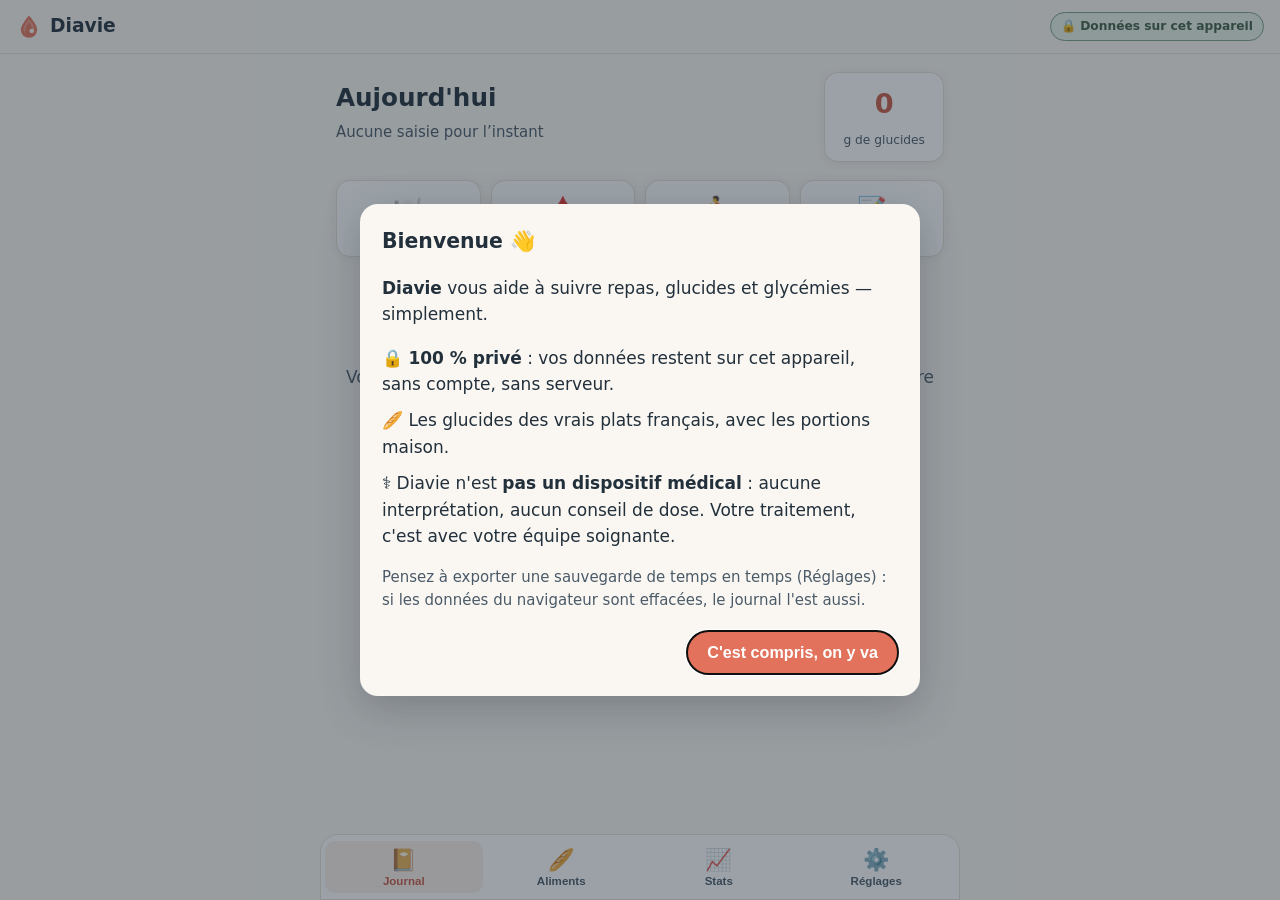
==== app/index.html @ a529ca99 "v0 fonctionnelle : site média + app locale « Diavie », zéro dépendance Site (site/) — générateur sta" ====
<!doctype html>
<html lang="fr">
<head>
  <meta charset="utf-8">
  <meta name="viewport" content="width=device-width, initial-scale=1, viewport-fit=cover">
  <title>Diavie — journal & glucides</title>
  <meta name="description" content="Journal privé et glucides des plats français. Vos données restent sur votre appareil.">
  <meta name="theme-color" content="#FAF7F2">
  <link rel="manifest" href="manifest.webmanifest">
  <link rel="icon" type="image/svg+xml" href="icons/icon.svg">
  <link rel="stylesheet" href="css/app.css">
</head>
<body>

<header class="topbar">
  <div class="brand"><img src="icons/icon.svg" alt="" width="26" height="26"><span>Diavie</span></div>
  <span class="badge-prive" title="Aucune donnée n'est envoyée sur un serveur">🔒 Données sur cet appareil</span>
</header>

<main id="main">

  <!-- ═══ Journal ═══ -->
  <section id="view-journal" class="view">
    <div class="jour-resume">
      <div>
        <h1 id="titre-jour">Aujourd'hui</h1>
        <p class="sous-info" id="resume-jour">Aucune saisie pour l'instant</p>
      </div>
      <div class="total-glucides"><span id="total-jour">0</span><small>g de glucides</small></div>
    </div>

    <div class="actions-rapides">
      <button class="btn-action" data-add="repas">🍽️<span>Repas</span></button>
      <button class="btn-action" data-add="glycemie">🩸<span>Glycémie</span></button>
      <button class="btn-action" data-add="activite">🏃<span>Activité</span></button>
      <button class="btn-action" data-add="note">📝<span>Note</span></button>
    </div>

    <div id="liste-entrees"></div>
    <button id="btn-voir-plus" class="btn-ghost hidden">Voir les 30 derniers jours</button>
    <p class="vide hidden" id="msg-vide">Votre journal est vide. Ajoutez votre premier repas ou votre première glycémie avec les boutons ci-dessus — ça prend 10 secondes, promis.</p>
  </section>

  <!-- ═══ Aliments ═══ -->
  <section id="view-aliments" class="view hidden">
    <h1>Les glucides, à la française</h1>
    <p class="sous-info">≈ 210 aliments et plats avec les portions maison. Valeurs moyennes : <strong>vérifiez l'étiquette</strong> quand vous l'avez.</p>
    <input type="search" id="recherche-aliments" placeholder="Chercher : baguette, raclette, couscous…" autocomplete="off">
    <div id="categories" class="chips"></div>
    <div id="resultats-aliments" class="liste-aliments"></div>
  </section>

  <!-- ═══ Stats ═══ -->
  <section id="view-stats" class="view hidden">
    <div class="entete-stats">
      <h1>Vos chiffres</h1>
      <div class="chips">
        <button class="chip actif" data-periode="7">7 jours</button>
        <button class="chip" data-periode="30">30 jours</button>
      </div>
    </div>
    <p class="sous-info">Statistiques purement descriptives de vos saisies — l'interprétation, c'est avec votre équipe soignante.</p>
    <div id="cartes-stats" class="cartes-stats"></div>
    <h2>Glucides par jour</h2>
    <canvas id="graph-glucides" height="180"></canvas>
    <h2>Glycémies saisies</h2>
    <canvas id="graph-glycemies" height="180"></canvas>
    <button id="btn-imprimer" class="btn-ghost">🖨️ Imprimer / exporter en PDF pour la consultation</button>
  </section>

  <!-- ═══ Réglages ═══ -->
  <section id="view-reglages" class="view hidden">
    <h1>Réglages</h1>

    <div class="bloc">
      <h2>Unité de glycémie</h2>
      <select id="select-unite">
        <option value="gL">g/L (France)</option>
        <option value="mgdl">mg/dL</option>
        <option value="mmol">mmol/L (Belgique, Suisse, Canada)</option>
      </select>
    </div>

    <div class="bloc">
      <h2>Sauvegarde</h2>
      <p class="sous-info">Vos données n'existent que sur cet appareil : exportez une sauvegarde régulièrement (fichier JSON, réimportable ici).</p>
      <div class="rangee-boutons">
        <button id="btn-export" class="btn">⬇️ Exporter mes données</button>
        <label class="btn btn-ghost" for="input-import">⬆️ Importer une sauvegarde</label>
        <input type="file" id="input-import" accept="application/json" class="hidden">
      </div>
    </div>

    <div class="bloc">
      <h2>Tout effacer</h2>
      <p class="sous-info">Supprime définitivement toutes vos saisies de cet appareil.</p>
      <button id="btn-effacer" class="btn btn-danger">Effacer toutes mes données</button>
    </div>

    <div class="bloc apropos">
      <h2>À propos</h2>
      <p><strong>Diavie</strong> — journal & glucides du quotidien, <span id="version"></span>.</p>
      <p>Diavie n'est pas un dispositif médical : l'app enregistre et restitue vos saisies, elle n'interprète rien et ne donne aucun conseil de traitement. Elle ne remplace jamais votre équipe soignante. En cas de malaise ou d'urgence : <strong>15</strong> (France) ou <strong>112</strong>.</p>
      <p>Vos données restent sur cet appareil. Le scan de code-barres interroge la base collaborative Open Food Facts avec le seul numéro du code. <a href="/confidentialite/">Politique de confidentialité</a> · <a href="/">Le site et les guides</a></p>
    </div>
  </section>
</main>

<nav class="tabbar">
  <button class="tab actif" data-vue="journal">📔<span>Journal</span></button>
  <button class="tab" data-vue="aliments">🥖<span>Aliments</span></button>
  <button class="tab" data-vue="stats">📈<span>Stats</span></button>
  <button class="tab" data-vue="reglages">⚙️<span>Réglages</span></button>
</nav>

<!-- ═══ Dialogues ═══ -->

<dialog id="dlg-bienvenue">
  <h2>Bienvenue 👋</h2>
  <p><strong>Diavie</strong> vous aide à suivre repas, glucides et glycémies — simplement.</p>
  <ul class="liste-points">
    <li>🔒 <strong>100 % privé</strong> : vos données restent sur cet appareil, sans compte, sans serveur.</li>
    <li>🥖 Les glucides des vrais plats français, avec les portions maison.</li>
    <li>⚕️ Diavie n'est <strong>pas un dispositif médical</strong> : aucune interprétation, aucun conseil de dose. Votre traitement, c'est avec votre équipe soignante.</li>
  </ul>
  <p class="sous-info">Pensez à exporter une sauvegarde de temps en temps (Réglages) : si les données du navigateur sont effacées, le journal l'est aussi.</p>
  <div class="rangee-boutons"><button id="btn-bienvenue-ok" class="btn">C'est compris, on y va</button></div>
</dialog>

<dialog id="dlg-repas">
  <h2>Ajouter un repas</h2>
  <div class="champ">
    <label for="repas-moment">Moment</label>
    <select id="repas-moment">
      <option value="petit-dej">Petit-déjeuner</option>
      <option value="dejeuner">Déjeuner</option>
      <option value="diner">Dîner</option>
      <option value="collation">Collation</option>
    </select>
  </div>
  <div class="champ">
    <label for="repas-recherche">Ajouter un aliment</label>
    <input type="search" id="repas-recherche" placeholder="baguette, riz, pomme…" autocomplete="off">
    <div id="repas-resultats" class="resultats-inline"></div>
    <button id="btn-scan" class="btn-ghost" type="button">📷 Scanner un code-barres</button>
  </div>
  <div id="repas-items" class="repas-items"></div>
  <details class="ajout-libre">
    <summary>Ajout libre (je connais les glucides)</summary>
    <div class="rangee">
      <input type="text" id="libre-nom" placeholder="Nom (ex : part de gâteau)">
      <input type="number" id="libre-glucides" placeholder="g de glucides" min="0" max="500" inputmode="decimal">
      <button id="btn-libre-ajouter" class="btn-ghost" type="button">Ajouter</button>
    </div>
  </details>
  <p class="total-dialogue">Total : <strong id="repas-total">0 g</strong> de glucides <span class="sous-info">(estimation)</span></p>
  <div class="rangee-boutons">
    <button class="btn-ghost" data-fermer>Annuler</button>
    <button id="btn-repas-enregistrer" class="btn">Enregistrer</button>
  </div>
</dialog>

<dialog id="dlg-glycemie">
  <h2>Ajouter une glycémie</h2>
  <div class="champ">
    <label for="gly-valeur">Valeur (<span id="gly-unite-label">g/L</span>)</label>
    <input type="number" id="gly-valeur" step="any" min="0" inputmode="decimal" placeholder="ex : 1,15">
  </div>
  <div class="champ">
    <label for="gly-contexte">Contexte</label>
    <select id="gly-contexte">
      <option value="a-jeun">À jeun</option>
      <option value="avant-repas">Avant repas</option>
      <option value="apres-repas">Après repas</option>
      <option value="coucher">Au coucher</option>
      <option value="autre" selected>Autre / dans la journée</option>
    </select>
  </div>
  <p id="gly-avertissement" class="sous-info hidden">Valeur inhabituelle pour cette unité — vérifiez la saisie et l'unité choisie (Réglages).</p>
  <div class="rangee-boutons">
    <button class="btn-ghost" data-fermer>Annuler</button>
    <button id="btn-gly-enregistrer" class="btn">Enregistrer</button>
  </div>
</dialog>

<dialog id="dlg-activite">
  <h2>Ajouter une activité</h2>
  <div class="champ"><label for="act-label">Activité</label><input type="text" id="act-label" placeholder="marche, vélo, ménage sportif…"></div>
  <div class="champ"><label for="act-minutes">Durée (minutes)</label><input type="number" id="act-minutes" min="1" max="1440" inputmode="numeric" placeholder="30"></div>
  <div class="rangee-boutons">
    <button class="btn-ghost" data-fermer>Annuler</button>
    <button id="btn-act-enregistrer" class="btn">Enregistrer</button>
  </div>
</dialog>

<dialog id="dlg-note">
  <h2>Ajouter une note</h2>
  <div class="champ"><textarea id="note-texte" rows="4" placeholder="Ce que vous voulez retenir de ce moment…"></textarea></div>
  <div class="rangee-boutons">
    <button class="btn-ghost" data-fermer>Annuler</button>
    <button id="btn-note-enregistrer" class="btn">Enregistrer</button>
  </div>
</dialog>

<dialog id="dlg-scan">
  <h2>Scanner un code-barres</h2>
  <video id="scan-video" playsinline muted class="hidden"></video>
  <p id="scan-statut" class="sous-info">Initialisation…</p>
  <div class="champ">
    <label for="scan-code">Ou saisissez le code-barres</label>
    <div class="rangee">
      <input type="text" id="scan-code" inputmode="numeric" placeholder="ex : 3017620422003">
      <button id="btn-scan-chercher" class="btn-ghost" type="button">Chercher</button>
    </div>
  </div>
  <div id="scan-resultat" class="hidden">
    <p><strong id="scan-nom"></strong><br><span id="scan-glucides"></span> <span class="sous-info">pour 100 g — source Open Food Facts</span></p>
    <button id="btn-scan-utiliser" class="btn" type="button">Ajouter au repas</button>
  </div>
  <div class="rangee-boutons"><button class="btn-ghost" data-fermer>Fermer</button></div>
</dialog>

<!-- Rapport imprimable (visible uniquement à l'impression) -->
<section id="rapport" aria-hidden="true"></section>

<script type="module" src="js/app.js"></script>
</body>
</html>
---- app/css/app.css ----
/* Diavie — styles de l'app. Palette : docs/04-marque-nom-audience.md */
:root {
  --creme: #FAF7F2; --encre: #22303C; --encre-douce: #4A5A68;
  --terracotta: #E2725B; --terracotta-fonce: #C85A44;
  --sauge: #7A9E7E; --sauge-pale: #E6EFE7; --miel: #E9B44C;
  --blanc: #fff; --bord: #E7E0D6; --rouge: #C0392B;
  --radius: 14px; --ombre: 0 2px 10px rgba(34,48,60,.07);
}
* { box-sizing: border-box; -webkit-tap-highlight-color: transparent; }
html { font-size: 17px; }
body {
  margin: 0; font-family: system-ui, -apple-system, "Segoe UI", Roboto, sans-serif;
  background: var(--creme); color: var(--encre); line-height: 1.55;
  padding-bottom: 84px;
}
h1 { font-size: 1.45rem; margin: 0 0 4px; }
h2 { font-size: 1.05rem; margin: 22px 0 10px; }
a { color: var(--terracotta-fonce); }
.hidden { display: none !important; }

.topbar {
  display: flex; justify-content: space-between; align-items: center;
  padding: 12px 16px; position: sticky; top: 0; background: var(--creme);
  border-bottom: 1px solid var(--bord); z-index: 5;
}
.brand { display: flex; align-items: center; gap: 8px; font-weight: 700; font-size: 1.1rem; }
.badge-prive {
  font-size: .72rem; background: var(--sauge-pale); color: #3E5D42;
  border: 1px solid var(--sauge); border-radius: 999px; padding: 4px 10px; font-weight: 600;
}

#main { max-width: 640px; margin: 0 auto; padding: 18px 16px 30px; }
.sous-info { color: var(--encre-douce); font-size: .88rem; margin: 4px 0 12px; }

/* Journal */
.jour-resume { display: flex; justify-content: space-between; align-items: center; gap: 12px; }
.total-glucides {
  background: var(--blanc); border: 1px solid var(--bord); border-radius: var(--radius);
  padding: 10px 18px; text-align: center; box-shadow: var(--ombre); min-width: 108px;
}
.total-glucides span { font-size: 1.6rem; font-weight: 700; color: var(--terracotta-fonce); display: block; }
.total-glucides small { color: var(--encre-douce); font-size: .72rem; }

.actions-rapides { display: grid; grid-template-columns: repeat(4, 1fr); gap: 10px; margin: 18px 0; }
.btn-action {
  display: flex; flex-direction: column; align-items: center; gap: 4px;
  background: var(--blanc); border: 1px solid var(--bord); border-radius: var(--radius);
  padding: 14px 6px; font-size: 1.4rem; cursor: pointer; box-shadow: var(--ombre);
}
.btn-action span { font-size: .8rem; color: var(--encre); font-weight: 600; }
.btn-action:active { transform: scale(.97); }

.jour-groupe { margin-top: 20px; }
.jour-groupe h3 { font-size: .85rem; text-transform: uppercase; letter-spacing: .04em; color: var(--encre-douce); margin: 0 0 8px; }
.entree {
  display: flex; align-items: flex-start; gap: 10px; background: var(--blanc);
  border: 1px solid var(--bord); border-radius: var(--radius); padding: 12px 14px; margin-bottom: 8px;
}
.entree .picto { font-size: 1.25rem; }
.entree .corps { flex: 1; min-width: 0; }
.entree .titre { font-weight: 600; }
.entree .detail { font-size: .85rem; color: var(--encre-douce); overflow-wrap: anywhere; }
.entree .heure { font-size: .8rem; color: var(--encre-douce); white-space: nowrap; }
.entree .valeur { font-weight: 700; color: var(--terracotta-fonce); white-space: nowrap; }
.entree button.suppr {
  border: none; background: none; color: var(--encre-douce); font-size: 1rem; cursor: pointer; padding: 2px 4px;
}
.vide { text-align: center; color: var(--encre-douce); padding: 30px 10px; }

/* Boutons */
.btn {
  background: var(--terracotta); color: #fff; border: none; border-radius: 999px;
  padding: 12px 20px; font-size: .95rem; font-weight: 600; cursor: pointer;
}
.btn:active { background: var(--terracotta-fonce); }
.btn-ghost {
  background: none; border: 1px solid var(--bord); border-radius: 999px;
  padding: 11px 18px; font-size: .9rem; color: var(--encre); cursor: pointer;
}
.btn-danger { background: var(--rouge); }
.rangee-boutons { display: flex; gap: 10px; justify-content: flex-end; margin-top: 18px; flex-wrap: wrap; }
#btn-voir-plus { display: block; margin: 14px auto; }

/* Aliments */
input[type="search"], input[type="text"], input[type="number"], select, textarea {
  width: 100%; padding: 12px 14px; border: 1px solid var(--bord); border-radius: 12px;
  font-size: 1rem; background: var(--blanc); color: var(--encre); font-family: inherit;
}
.chips { display: flex; gap: 8px; flex-wrap: wrap; margin: 12px 0; }
.chip {
  border: 1px solid var(--bord); background: var(--blanc); border-radius: 999px;
  padding: 6px 14px; font-size: .85rem; cursor: pointer; color: var(--encre);
}
.chip.actif { background: var(--encre); color: #fff; border-color: var(--encre); }
.liste-aliments .aliment {
  display: flex; justify-content: space-between; align-items: center; gap: 10px;
  background: var(--blanc); border: 1px solid var(--bord); border-radius: var(--radius);
  padding: 12px 14px; margin-bottom: 8px;
}
.aliment .nom { font-weight: 600; }
.aliment .portion { font-size: .82rem; color: var(--encre-douce); }
.aliment .glu { text-align: right; white-space: nowrap; }
.aliment .glu strong { color: var(--terracotta-fonce); font-size: 1.05rem; }
.aliment .glu small { display: block; color: var(--encre-douce); font-size: .75rem; }

/* Stats */
.entete-stats { display: flex; justify-content: space-between; align-items: center; flex-wrap: wrap; gap: 8px; }
.cartes-stats { display: grid; grid-template-columns: repeat(auto-fit, minmax(140px, 1fr)); gap: 10px; margin: 14px 0; }
.carte-stat {
  background: var(--blanc); border: 1px solid var(--bord); border-radius: var(--radius);
  padding: 12px 14px; box-shadow: var(--ombre);
}
.carte-stat .val { font-size: 1.35rem; font-weight: 700; color: var(--terracotta-fonce); }
.carte-stat .lib { font-size: .78rem; color: var(--encre-douce); }
canvas { width: 100%; background: var(--blanc); border: 1px solid var(--bord); border-radius: var(--radius); }

/* Réglages */
.bloc { background: var(--blanc); border: 1px solid var(--bord); border-radius: var(--radius); padding: 16px; margin-bottom: 14px; }
.bloc h2 { margin-top: 0; }
.apropos p { font-size: .88rem; color: var(--encre-douce); }

/* Tabbar */
.tabbar {
  position: fixed; bottom: 0; left: 0; right: 0; display: flex;
  background: var(--blanc); border-top: 1px solid var(--bord);
  padding: 6px 4px calc(6px + env(safe-area-inset-bottom)); z-index: 5;
}
.tab {
  flex: 1; display: flex; flex-direction: column; align-items: center; gap: 2px;
  border: none; background: none; font-size: 1.25rem; cursor: pointer; padding: 6px 0;
  color: var(--encre-douce); border-radius: 10px;
}
.tab span { font-size: .68rem; font-weight: 600; }
.tab.actif { color: var(--terracotta-fonce); background: #FBEFEA; }

/* Dialogues */
dialog {
  border: none; border-radius: 18px; padding: 22px; max-width: 560px; width: calc(100vw - 36px);
  box-shadow: 0 12px 40px rgba(34,48,60,.25); color: var(--encre); background: var(--creme);
  max-height: 88vh; overflow-y: auto;
}
dialog::backdrop { background: rgba(34,48,60,.45); }
dialog h2 { margin: 0 0 14px; font-size: 1.2rem; }
.champ { margin-bottom: 14px; }
.champ label { display: block; font-size: .85rem; font-weight: 600; margin-bottom: 6px; }
.rangee { display: flex; gap: 8px; }
.rangee input { flex: 1; min-width: 0; }
.liste-points { padding-left: 0; list-style: none; }
.liste-points li { margin: 10px 0; }
.total-dialogue { font-size: 1.05rem; }

.resultats-inline { margin-top: 6px; }
.resultats-inline button {
  display: flex; width: 100%; justify-content: space-between; gap: 10px; text-align: left;
  background: var(--blanc); border: 1px solid var(--bord); border-radius: 10px;
  padding: 9px 12px; margin-bottom: 5px; cursor: pointer; font-size: .9rem; color: var(--encre);
}
.resultats-inline .p { color: var(--encre-douce); font-size: .8rem; }
.repas-items .item {
  display: flex; align-items: center; gap: 8px; background: var(--blanc);
  border: 1px solid var(--bord); border-radius: 10px; padding: 8px 10px; margin-bottom: 6px;
}
.repas-items .item .nom { flex: 1; font-size: .92rem; min-width: 0; }
.repas-items .item input { width: 76px; padding: 7px 8px; text-align: right; }
.repas-items .item .unite { font-size: .78rem; color: var(--encre-douce); width: 58px; }
.repas-items .item .glu-item { font-weight: 700; color: var(--terracotta-fonce); width: 46px; text-align: right; font-size: .9rem; }
.repas-items .item .suppr { border: none; background: none; cursor: pointer; color: var(--encre-douce); }
.ajout-libre { margin: 10px 0; font-size: .9rem; }
.ajout-libre summary { cursor: pointer; color: var(--encre-douce); }
.ajout-libre .rangee { margin-top: 8px; }

#scan-video { width: 100%; border-radius: 12px; max-height: 300px; object-fit: cover; background: #000; }

/* Impression : seul le rapport sort */
#rapport { display: none; }
@media print {
  body > *:not(#rapport) { display: none !important; }
  #rapport { display: block !important; font-size: 12px; color: #000; }
  #rapport h1 { font-size: 18px; }
  #rapport table { width: 100%; border-collapse: collapse; }
  #rapport th, #rapport td { border: 1px solid #999; padding: 4px 6px; text-align: left; }
  #rapport .note-rapport { margin-top: 12px; font-style: italic; }
  body { padding: 0; background: #fff; }
}

@media (min-width: 700px) {
  .tabbar { max-width: 640px; left: 50%; transform: translateX(-50%); border: 1px solid var(--bord); border-radius: 18px 18px 0 0; }
}
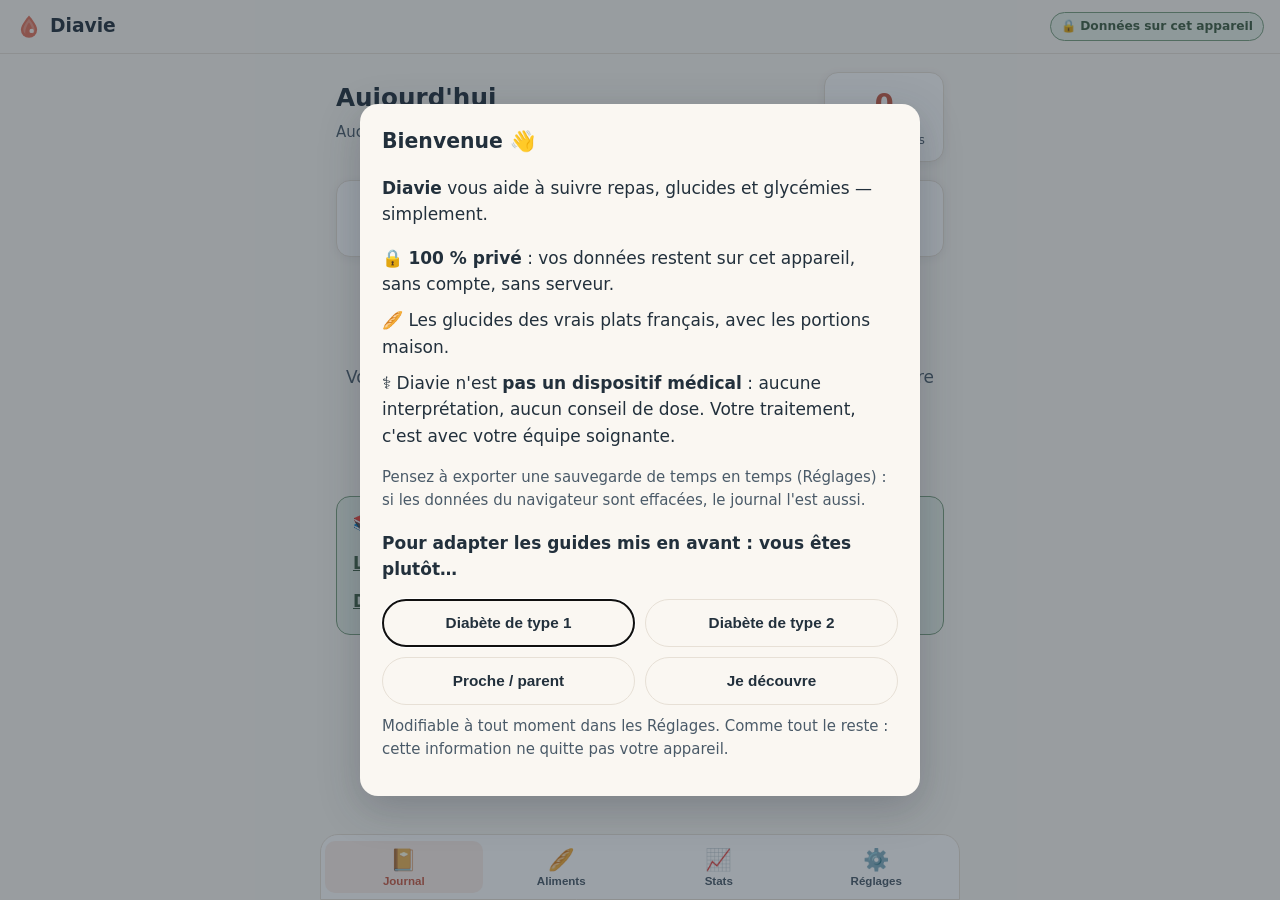
==== commit 98f186a0: "Personnalisation par profil T1/T2/proche + décisions budget et cible Réponse aux arbitrages du fonda" ====
--- a/app/index.html
+++ b/app/index.html
@@ -39,6 +39,7 @@
     <div id="liste-entrees"></div>
     <button id="btn-voir-plus" class="btn-ghost hidden">Voir les 30 derniers jours</button>
     <p class="vide hidden" id="msg-vide">Votre journal est vide. Ajoutez votre premier repas ou votre première glycémie avec les boutons ci-dessus — ça prend 10 secondes, promis.</p>
+    <div id="guides-pour-vous" class="guides"></div>
   </section>
 
   <!-- ═══ Aliments ═══ -->
@@ -79,6 +80,22 @@
         <option value="mgdl">mg/dL</option>
         <option value="mmol">mmol/L (Belgique, Suisse, Canada)</option>
       </select>
+    </div>
+
+    <div class="bloc">
+      <h2>Votre profil</h2>
+      <select id="select-profil">
+        <option value="decouverte">Je découvre / autre</option>
+        <option value="t1">Diabète de type 1</option>
+        <option value="t2">Diabète de type 2</option>
+        <option value="proche">Proche / parent d'une personne diabétique</option>
+      </select>
+      <p class="sous-info">Adapte les guides mis en avant dans le journal. Cette information reste sur votre appareil.</p>
+    </div>
+
+    <div class="bloc">
+      <h2>Affichage</h2>
+      <label class="ligne-option"><input type="checkbox" id="check-texte-grand"> Texte et boutons plus grands <span class="sous-info">(confort de lecture et de saisie — pensé pour les sensibilités des doigts et de la vue)</span></label>
     </div>
 
     <div class="bloc">
@@ -124,7 +141,14 @@
     <li>⚕️ Diavie n'est <strong>pas un dispositif médical</strong> : aucune interprétation, aucun conseil de dose. Votre traitement, c'est avec votre équipe soignante.</li>
   </ul>
   <p class="sous-info">Pensez à exporter une sauvegarde de temps en temps (Réglages) : si les données du navigateur sont effacées, le journal l'est aussi.</p>
-  <div class="rangee-boutons"><button id="btn-bienvenue-ok" class="btn">C'est compris, on y va</button></div>
+  <p><strong>Pour adapter les guides mis en avant : vous êtes plutôt…</strong></p>
+  <div class="choix-profil">
+    <button data-profil="t1" class="btn-ghost">Diabète de type 1</button>
+    <button data-profil="t2" class="btn-ghost">Diabète de type 2</button>
+    <button data-profil="proche" class="btn-ghost">Proche / parent</button>
+    <button data-profil="decouverte" class="btn-ghost">Je découvre</button>
+  </div>
+  <p class="sous-info">Modifiable à tout moment dans les Réglages. Comme tout le reste : cette information ne quitte pas votre appareil.</p>
 </dialog>
 
 <dialog id="dlg-repas">
--- a/app/css/app.css
+++ b/app/css/app.css
@@ -8,6 +8,23 @@
 }
 * { box-sizing: border-box; -webkit-tap-highlight-color: transparent; }
 html { font-size: 17px; }
+/* Mode confort : texte et cibles tactiles agrandis (neuropathie des doigts, vue) */
+html.texte-grand { font-size: 20px; }
+html.texte-grand .btn-action { padding: 20px 6px; }
+html.texte-grand .btn, html.texte-grand .btn-ghost { padding: 15px 24px; }
+html.texte-grand .tab { padding: 10px 0; }
+html.texte-grand input, html.texte-grand select, html.texte-grand textarea { padding: 15px 16px; }
+.ligne-option { display: flex; gap: 10px; align-items: flex-start; cursor: pointer; }
+.ligne-option input { width: 22px; height: 22px; flex: none; margin-top: 3px; }
+
+/* Choix de profil (accueil) */
+.choix-profil { display: grid; grid-template-columns: 1fr 1fr; gap: 10px; margin: 10px 0; }
+.choix-profil .btn-ghost { padding: 14px 10px; font-weight: 600; }
+
+/* Guides adaptés au profil */
+.guides { background: var(--sauge-pale); border: 1px solid var(--sauge); border-radius: var(--radius); padding: 14px 16px; margin-top: 22px; }
+.guides h3 { margin: 0 0 8px; font-size: .95rem; }
+.guides a { display: block; padding: 6px 0; font-weight: 600; color: #3E5D42; }
 body {
   margin: 0; font-family: system-ui, -apple-system, "Segoe UI", Roboto, sans-serif;
   background: var(--creme); color: var(--encre); line-height: 1.55;
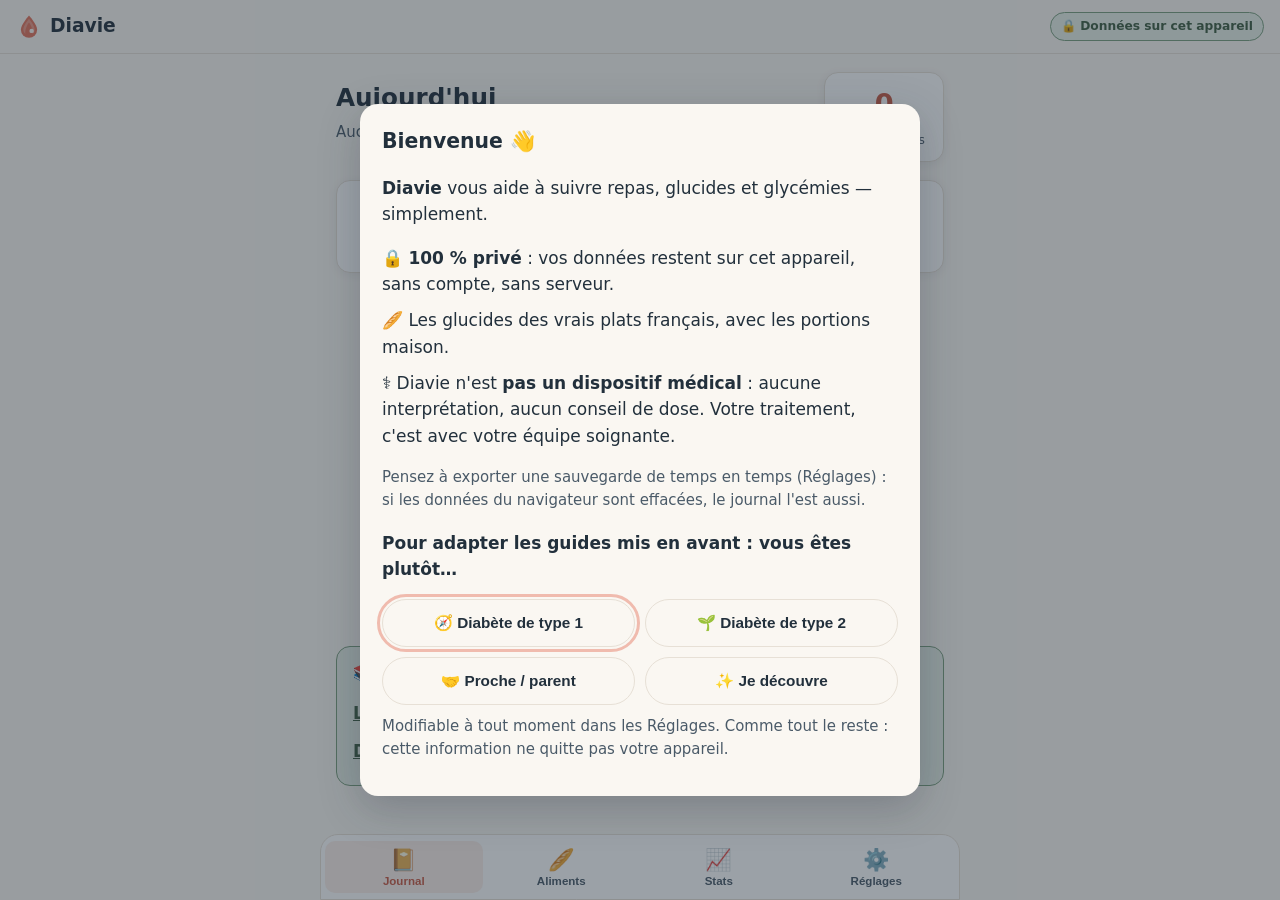
==== commit e639f35c: "Overhaul UI/UX : micro-interactions chaleureuses, saisie repensée, stats élégantes Exécution du back" ====
--- a/app/index.html
+++ b/app/index.html
@@ -30,15 +30,18 @@
     </div>
 
     <div class="actions-rapides">
-      <button class="btn-action" data-add="repas">🍽️<span>Repas</span></button>
-      <button class="btn-action" data-add="glycemie">🩸<span>Glycémie</span></button>
-      <button class="btn-action" data-add="activite">🏃<span>Activité</span></button>
-      <button class="btn-action" data-add="note">📝<span>Note</span></button>
+      <button class="btn-action" data-add="repas"><span class="picto-cercle">🍽️</span><span>Repas</span></button>
+      <button class="btn-action" data-add="glycemie"><span class="picto-cercle">🩸</span><span>Glycémie</span></button>
+      <button class="btn-action" data-add="activite"><span class="picto-cercle">🏃</span><span>Activité</span></button>
+      <button class="btn-action" data-add="note"><span class="picto-cercle">📝</span><span>Note</span></button>
     </div>
 
     <div id="liste-entrees"></div>
     <button id="btn-voir-plus" class="btn-ghost hidden">Voir les 30 derniers jours</button>
-    <p class="vide hidden" id="msg-vide">Votre journal est vide. Ajoutez votre premier repas ou votre première glycémie avec les boutons ci-dessus — ça prend 10 secondes, promis.</p>
+    <div class="vide hidden" id="msg-vide">
+      <svg viewBox="0 0 120 90" aria-hidden="true"><ellipse cx="60" cy="72" rx="44" ry="10" fill="#E6EFE7"/><path d="M24 52a36 18 0 0 0 72 0Z" fill="#fff" stroke="#E7E0D6" stroke-width="2.5"/><path d="M35 52a25 11 0 0 0 50 0Z" fill="#FBEFEA"/><path d="M52 30c0-5 5-5 5-10M66 32c0-5 5-5 5-10" stroke="#E2725B" stroke-width="2.5" stroke-linecap="round" fill="none"/></svg>
+      <p><strong>Votre journal est prêt.</strong><br>Ajoutez votre premier repas ou votre première glycémie avec les boutons ci-dessus — ça prend 10 secondes, promis.</p>
+    </div>
     <div id="guides-pour-vous" class="guides"></div>
   </section>
 
@@ -143,10 +146,10 @@
   <p class="sous-info">Pensez à exporter une sauvegarde de temps en temps (Réglages) : si les données du navigateur sont effacées, le journal l'est aussi.</p>
   <p><strong>Pour adapter les guides mis en avant : vous êtes plutôt…</strong></p>
   <div class="choix-profil">
-    <button data-profil="t1" class="btn-ghost">Diabète de type 1</button>
-    <button data-profil="t2" class="btn-ghost">Diabète de type 2</button>
-    <button data-profil="proche" class="btn-ghost">Proche / parent</button>
-    <button data-profil="decouverte" class="btn-ghost">Je découvre</button>
+    <button data-profil="t1" class="btn-ghost">🧭 Diabète de type 1</button>
+    <button data-profil="t2" class="btn-ghost">🌱 Diabète de type 2</button>
+    <button data-profil="proche" class="btn-ghost">🤝 Proche / parent</button>
+    <button data-profil="decouverte" class="btn-ghost">✨ Je découvre</button>
   </div>
   <p class="sous-info">Modifiable à tout moment dans les Réglages. Comme tout le reste : cette information ne quitte pas votre appareil.</p>
 </dialog>
@@ -154,13 +157,13 @@
 <dialog id="dlg-repas">
   <h2>Ajouter un repas</h2>
   <div class="champ">
-    <label for="repas-moment">Moment</label>
-    <select id="repas-moment">
-      <option value="petit-dej">Petit-déjeuner</option>
-      <option value="dejeuner">Déjeuner</option>
-      <option value="diner">Dîner</option>
-      <option value="collation">Collation</option>
-    </select>
+    <label>Moment</label>
+    <div id="repas-moment-chips" class="chips chips-moment">
+      <button type="button" class="chip" data-moment="petit-dej">🌅 Petit-déj</button>
+      <button type="button" class="chip" data-moment="dejeuner">☀️ Déjeuner</button>
+      <button type="button" class="chip" data-moment="collation">🍎 Collation</button>
+      <button type="button" class="chip" data-moment="diner">🌙 Dîner</button>
+    </div>
   </div>
   <div class="champ">
     <label for="repas-recherche">Ajouter un aliment</label>
@@ -244,6 +247,9 @@
   <div class="rangee-boutons"><button class="btn-ghost" data-fermer>Fermer</button></div>
 </dialog>
 
+<!-- Retour visuel après chaque enregistrement -->
+<div id="toast" role="status" aria-live="polite"></div>
+
 <!-- Rapport imprimable (visible uniquement à l'impression) -->
 <section id="rapport" aria-hidden="true"></section>
 
--- a/app/css/app.css
+++ b/app/css/app.css
@@ -60,19 +60,35 @@
 
 .actions-rapides { display: grid; grid-template-columns: repeat(4, 1fr); gap: 10px; margin: 18px 0; }
 .btn-action {
-  display: flex; flex-direction: column; align-items: center; gap: 4px;
-  background: var(--blanc); border: 1px solid var(--bord); border-radius: var(--radius);
-  padding: 14px 6px; font-size: 1.4rem; cursor: pointer; box-shadow: var(--ombre);
-}
-.btn-action span { font-size: .8rem; color: var(--encre); font-weight: 600; }
-.btn-action:active { transform: scale(.97); }
+  display: flex; flex-direction: column; align-items: center; gap: 6px;
+  background: var(--blanc); border: 1px solid var(--bord); border-radius: var(--radius);
+  padding: 12px 6px; cursor: pointer; box-shadow: var(--ombre);
+  transition: transform .15s ease, box-shadow .15s ease, border-color .15s ease;
+}
+.btn-action span:last-child { font-size: .8rem; color: var(--encre); font-weight: 600; }
+.btn-action:hover { transform: translateY(-2px); box-shadow: 0 6px 16px rgba(34, 48, 60, .12); }
+.btn-action:active { transform: scale(.96); }
+.picto-cercle {
+  width: 46px; height: 46px; display: grid; place-items: center;
+  border-radius: 50%; font-size: 1.35rem; background: var(--creme);
+}
+[data-add="repas"] .picto-cercle { background: #FBEFEA; }
+[data-add="glycemie"] .picto-cercle { background: #FBF3E2; }
+[data-add="activite"] .picto-cercle { background: var(--sauge-pale); }
+[data-add="note"] .picto-cercle { background: #F1EDE6; }
 
 .jour-groupe { margin-top: 20px; }
 .jour-groupe h3 { font-size: .85rem; text-transform: uppercase; letter-spacing: .04em; color: var(--encre-douce); margin: 0 0 8px; }
 .entree {
   display: flex; align-items: flex-start; gap: 10px; background: var(--blanc);
-  border: 1px solid var(--bord); border-radius: var(--radius); padding: 12px 14px; margin-bottom: 8px;
-}
+  border: 1px solid var(--bord); border-left-width: 4px; border-radius: var(--radius);
+  padding: 12px 14px; margin-bottom: 8px; transition: box-shadow .15s ease;
+}
+.entree:hover { box-shadow: var(--ombre); }
+.entree[data-type="repas"] { border-left-color: var(--terracotta); }
+.entree[data-type="glycemie"] { border-left-color: var(--miel); }
+.entree[data-type="activite"] { border-left-color: var(--sauge); }
+.entree[data-type="note"] { border-left-color: var(--bord); }
 .entree .picto { font-size: 1.25rem; }
 .entree .corps { flex: 1; min-width: 0; }
 .entree .titre { font-weight: 600; }
@@ -82,7 +98,12 @@
 .entree button.suppr {
   border: none; background: none; color: var(--encre-douce); font-size: 1rem; cursor: pointer; padding: 2px 4px;
 }
-.vide { text-align: center; color: var(--encre-douce); padding: 30px 10px; }
+.vide {
+  display: flex; flex-direction: column; align-items: center; text-align: center;
+  color: var(--encre-douce); padding: 30px 10px; gap: 6px;
+}
+.vide svg { width: 130px; height: auto; }
+.vide strong { color: var(--encre); }
 
 /* Boutons */
 .btn {
@@ -98,17 +119,31 @@
 .rangee-boutons { display: flex; gap: 10px; justify-content: flex-end; margin-top: 18px; flex-wrap: wrap; }
 #btn-voir-plus { display: block; margin: 14px auto; }
 
-/* Aliments */
+/* Champs de saisie — focus chaleureux (jamais le noir par défaut) */
 input[type="search"], input[type="text"], input[type="number"], select, textarea {
   width: 100%; padding: 12px 14px; border: 1px solid var(--bord); border-radius: 12px;
   font-size: 1rem; background: var(--blanc); color: var(--encre); font-family: inherit;
+  transition: border-color .15s ease, box-shadow .15s ease;
+}
+input:focus, select:focus, textarea:focus {
+  outline: none; border-color: var(--terracotta);
+  box-shadow: 0 0 0 3px rgba(226, 114, 91, .16);
+}
+button:focus-visible, a:focus-visible, label:focus-visible {
+  outline: 3px solid rgba(226, 114, 91, .45); outline-offset: 2px;
 }
 .chips { display: flex; gap: 8px; flex-wrap: wrap; margin: 12px 0; }
+#categories { flex-wrap: nowrap; overflow-x: auto; padding-bottom: 6px; -webkit-overflow-scrolling: touch; scrollbar-width: thin; }
+#categories .chip { flex: none; }
 .chip {
   border: 1px solid var(--bord); background: var(--blanc); border-radius: 999px;
-  padding: 6px 14px; font-size: .85rem; cursor: pointer; color: var(--encre);
-}
+  padding: 7px 14px; font-size: .85rem; cursor: pointer; color: var(--encre);
+  transition: background .15s ease, color .15s ease, border-color .15s ease, transform .1s ease;
+}
+.chip:active { transform: scale(.96); }
 .chip.actif { background: var(--encre); color: #fff; border-color: var(--encre); }
+.chips-moment .chip { padding: 10px 14px; font-size: .9rem; font-weight: 600; }
+.chips-moment .chip.actif { background: var(--terracotta); border-color: var(--terracotta); }
 .liste-aliments .aliment {
   display: flex; justify-content: space-between; align-items: center; gap: 10px;
   background: var(--blanc); border: 1px solid var(--bord); border-radius: var(--radius);
@@ -150,12 +185,31 @@
 .tab span { font-size: .68rem; font-weight: 600; }
 .tab.actif { color: var(--terracotta-fonce); background: #FBEFEA; }
 
+/* Animations douces */
+@keyframes apparait { from { opacity: 0; transform: translateY(8px); } to { opacity: 1; transform: none; } }
+.view { animation: apparait .22s ease; }
+@media (prefers-reduced-motion: reduce) {
+  *, *::before, *::after { animation: none !important; transition: none !important; }
+}
+
+/* Toast de confirmation */
+#toast {
+  position: fixed; left: 50%; bottom: 96px; transform: translateX(-50%) translateY(16px);
+  background: var(--sauge-pale); color: #2F4A33; border: 1px solid var(--sauge);
+  padding: 11px 20px; border-radius: 999px; font-weight: 600; font-size: .92rem;
+  box-shadow: 0 8px 24px rgba(34, 48, 60, .18); opacity: 0; pointer-events: none;
+  transition: opacity .22s ease, transform .22s ease; z-index: 20; max-width: calc(100vw - 40px);
+  text-align: center;
+}
+#toast.visible { opacity: 1; transform: translateX(-50%) translateY(0); }
+
 /* Dialogues */
 dialog {
   border: none; border-radius: 18px; padding: 22px; max-width: 560px; width: calc(100vw - 36px);
   box-shadow: 0 12px 40px rgba(34,48,60,.25); color: var(--encre); background: var(--creme);
   max-height: 88vh; overflow-y: auto;
 }
+dialog[open] { animation: apparait .2s ease; }
 dialog::backdrop { background: rgba(34,48,60,.45); }
 dialog h2 { margin: 0 0 14px; font-size: 1.2rem; }
 .champ { margin-bottom: 14px; }
@@ -174,13 +228,14 @@
 }
 .resultats-inline .p { color: var(--encre-douce); font-size: .8rem; }
 .repas-items .item {
-  display: flex; align-items: center; gap: 8px; background: var(--blanc);
-  border: 1px solid var(--bord); border-radius: 10px; padding: 8px 10px; margin-bottom: 6px;
-}
-.repas-items .item .nom { flex: 1; font-size: .92rem; min-width: 0; }
-.repas-items .item input { width: 76px; padding: 7px 8px; text-align: right; }
-.repas-items .item .unite { font-size: .78rem; color: var(--encre-douce); width: 58px; }
-.repas-items .item .glu-item { font-weight: 700; color: var(--terracotta-fonce); width: 46px; text-align: right; font-size: .9rem; }
+  display: flex; flex-wrap: wrap; align-items: center; gap: 8px; row-gap: 7px;
+  background: var(--blanc); border: 1px solid var(--bord); border-radius: 10px;
+  padding: 10px 12px; margin-bottom: 6px;
+}
+.repas-items .item .nom { flex: 1 1 100%; font-size: .92rem; font-weight: 600; }
+.repas-items .item input { width: 84px; padding: 7px 8px; text-align: right; }
+.repas-items .item .unite { font-size: .78rem; color: var(--encre-douce); }
+.repas-items .item .glu-item { font-weight: 700; color: var(--terracotta-fonce); margin-left: auto; font-size: .95rem; }
 .repas-items .item .suppr { border: none; background: none; cursor: pointer; color: var(--encre-douce); }
 .ajout-libre { margin: 10px 0; font-size: .9rem; }
 .ajout-libre summary { cursor: pointer; color: var(--encre-douce); }
